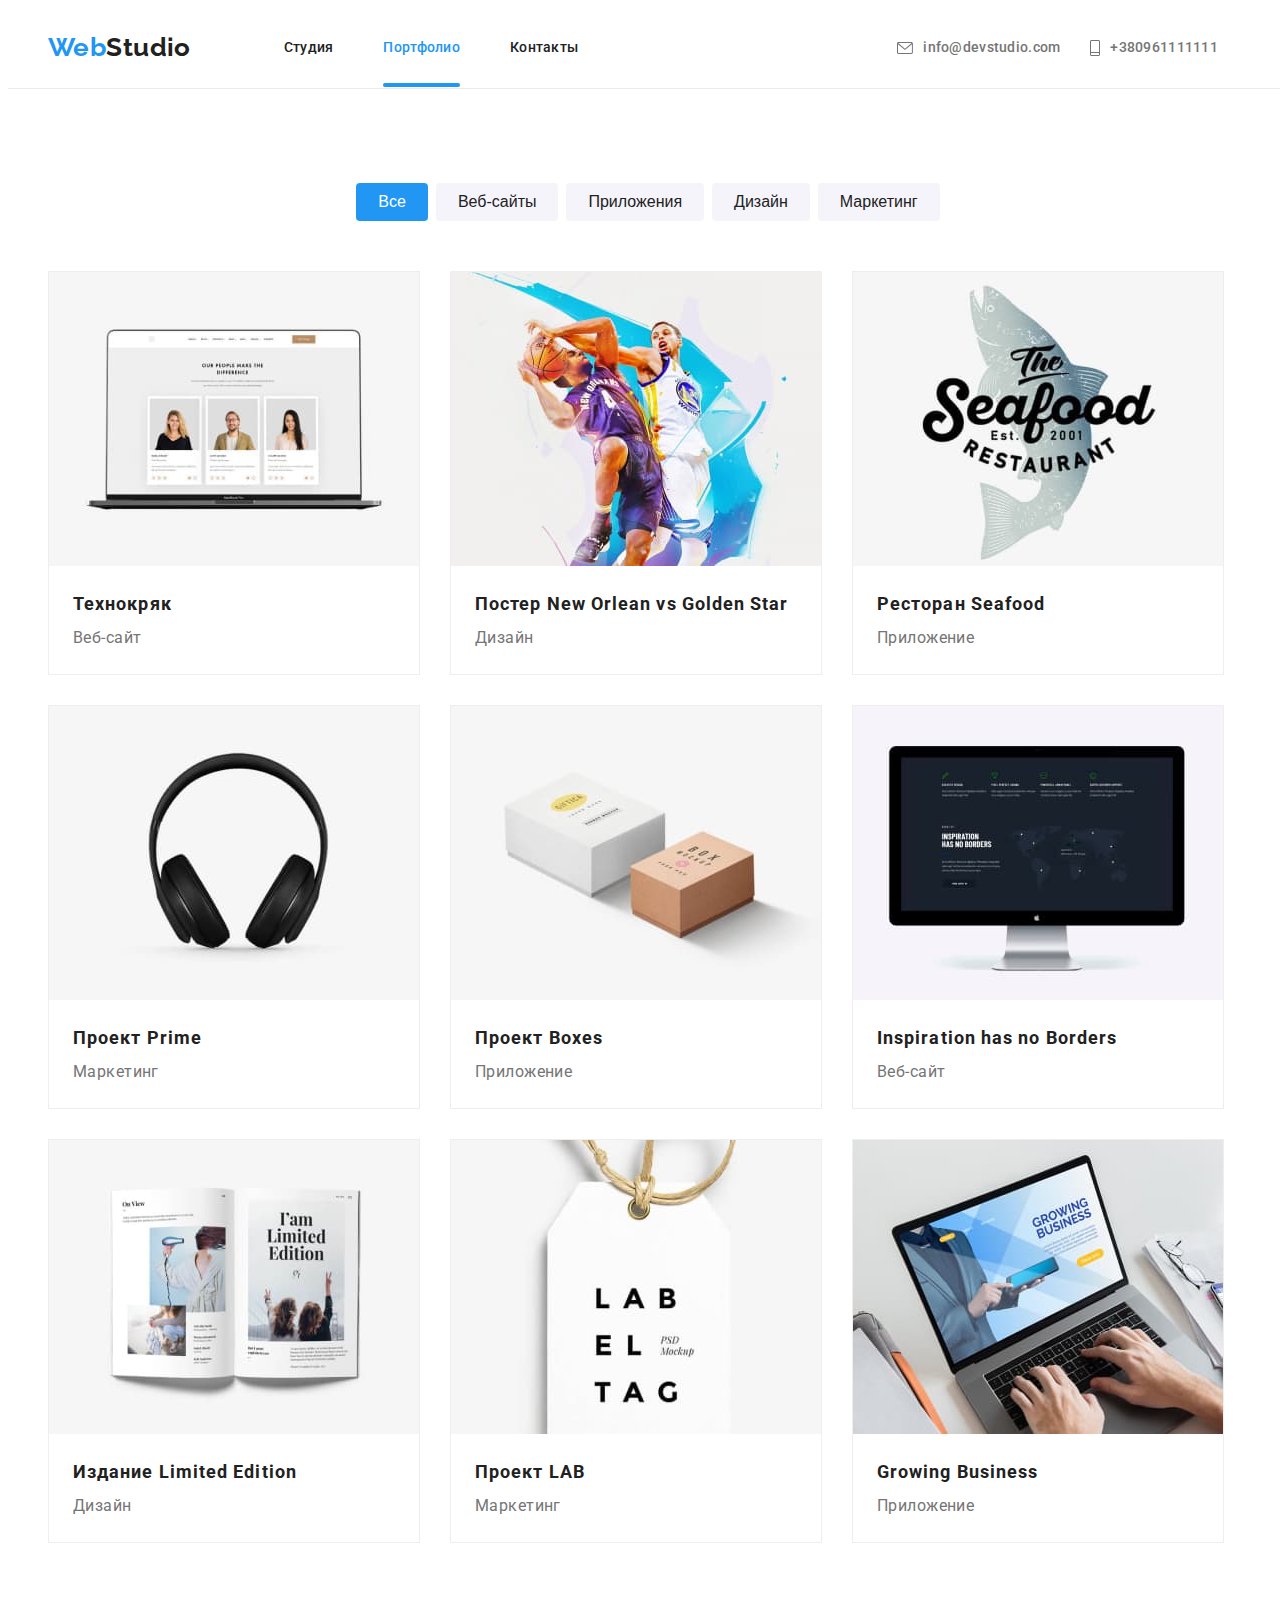
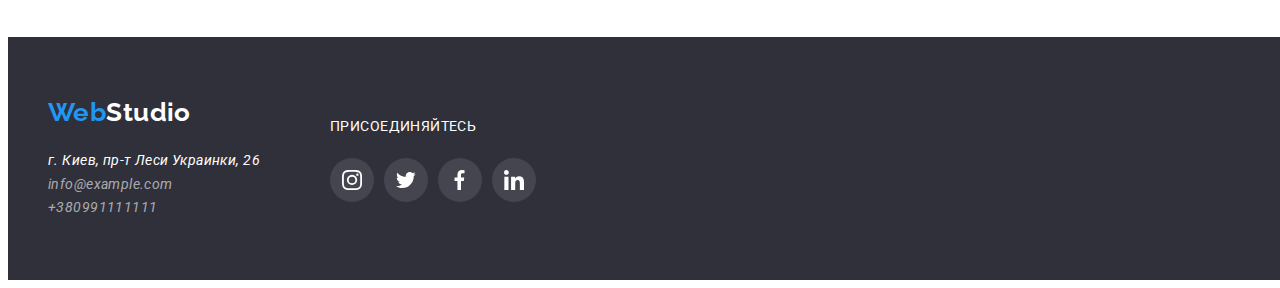
==== portfolio.html @ 4de7e723 "Initial commit" ====
<!DOCTYPE html>
<html lang="ru">
  <head>
    <meta charset="UTF-8" />
    <meta http-equiv="X-UA-Compatible" content="IE=edge" />
    <meta name="viewport" content="width=device-width, initial-scale=1.0" />
    <title>Студия</title>
    <link rel="preconnect" href="https://fonts.googleapis.com" />
    <link rel="preconnect" href="https://fonts.gstatic.com" crossorigin />
    <link
      href="https://fonts.googleapis.com/css2?family=Raleway:wght@700&family=Roboto:wght@400;500;700;900&display=swap"
      rel="stylesheet"
    />
    <link
      rel="stylesheet"
      href="https://cdnjs.cloudflare.com/ajax/libs/modern-normalize/1.1.0/modern-normalize.min.css"
      integrity="sha512-wpPYUAdjBVSE4KJnH1VR1HeZfpl1ub8YT/NKx4PuQ5NmX2tKuGu6U/JRp5y+Y8XG2tV+wKQpNHVUX03MfMFn9Q=="
      crossorigin="anonymous"
      referrerpolicy="no-referrer"
    />
    <link rel="stylesheet" href="./css/styles.css" />
  </head>
  <body>
    <!-- Шапка страницы  -->
    <header class="header">
      <div class="conteiner header">
        <nav class="navigation">
          <a class="logo-web" href="./index.html">Web<span class="logo-studio">Studio</span></a>
          <ul class="site-nav">
            <li class="item"><a href="./index.html" class="link">Студия</a></li>
            <li class="item"><a href="./portfolio.html" class="link current">Портфолио</a></li>
            <li class="item"><a href="" class="link">Контакты</a></li>
          </ul>
        </nav>
        <ul class="auth-nav">
          <li class="auth-item">
            <a class="contact-mail" href="mailto:info@devstudio.com">
              <svg class="icon-contact" width="16" height="12">
                <use href="./images/contacts/sprite-header-contact.svg#mail"></use>
              </svg>
              info@devstudio.com
            </a>
          </li>
          <li class="auth-item">
            <a class="contact-pnone" href="tel:+380961111111">
              <svg class="icon-contact" width="10" height="16">
                <use href="./images/contacts/sprite-header-contact.svg#phone"></use>
              </svg>
              +380961111111</a
            >
          </li>
        </ul>
      </div>
    </header>
    <!-- Мейн -->
    <main>
      <section class="page-section">
        <div class="conteiner">
          <!-- Навигация карточек -->
          <h1 class="visibility-hidden">Портфолио</h1>
          <ul class="page-nav">
            <li class="page-item"><button class="btn current" type="button">Все</button></li>
            <li class="page-item"><button class="btn" type="button">Веб-сайты</button></li>
            <li class="page-item"><button class="btn" type="button">Приложения</button></li>
            <li class="page-item"><button class="btn" type="button">Дизайн</button></li>
            <li class="page-item"><button class="btn" type="button">Маркетинг</button></li>
          </ul>
          <!-- Карточки работ -->
          <ul class="portfolio-list">
            <li class="portfolio-item">
              <div class="product-thumb">
                <img src="./images/portfolio/laptop.jpg" alt="Ноутбук" width="370" height="294" />
                <div class="portfolio-overlay">
                  <p>
                    Ресурс предлагает комплексные предложения с разным уровнем функционала и
                    сервисов. Все это позволит посетителю получить исчерпывающие сведения о компании
                    или частном лице.
                  </p>
                </div>
              </div>
              <div class="portfolio-card">
                <h2 class="portfolio-title">Технокряк</h2>
                <p class="portfolio-text">Веб-сайт</p>
              </div>
            </li>

            <li class="portfolio-item">
              <div class="product-thumb">
                <img
                  src="./images/portfolio/bascketball.jpg"
                  alt="Баскетболисты"
                  width="370"
                  height="294"
                />
                <div class="portfolio-overlay">
                  <p>
                    Ресурс предлагает комплексные предложения с разным уровнем функционала и
                    сервисов. Все это позволит посетителю получить исчерпывающие сведения о компании
                    или частном лице.
                  </p>
                </div>
              </div>
              <div class="portfolio-card">
                <h2 class="portfolio-title">Постер New Orlean vs Golden Star</h2>
                <p class="portfolio-text">Дизайн</p>
              </div>
            </li>
            <li class="portfolio-item">
              <div class="product-thumb">
                <img
                  src="./images/portfolio/seafood.jpg"
                  alt="Логотип Seafoof"
                  width="370"
                  height="294"
                />
                <div class="portfolio-overlay">
                  <p>
                    Ресурс предлагает комплексные предложения с разным уровнем функционала и
                    сервисов. Все это позволит посетителю получить исчерпывающие сведения о компании
                    или частном лице.
                  </p>
                </div>
              </div>
              <div class="portfolio-card">
                <h2 class="portfolio-title">Ресторан Seafood</h2>
                <p class="portfolio-text">Приложение</p>
              </div>
            </li>
            <li class="portfolio-item">
              <div class="product-thumb">
                <img
                  src="./images/portfolio/headphones.jpg"
                  alt="Наушники"
                  width="370"
                  height="294"
                />
                <div class="portfolio-overlay">
                  <p>
                    Ресурс предлагает комплексные предложения с разным уровнем функционала и
                    сервисов. Все это позволит посетителю получить исчерпывающие сведения о компании
                    или частном лице.
                  </p>
                </div>
              </div>
              <div class="portfolio-card">
                <h2 class="portfolio-title">Проект Prime</h2>
                <p class="portfolio-text">Маркетинг</p>
              </div>
            </li>
            <li class="portfolio-item">
              <div class="product-thumb">
                <img src="./images/portfolio/boxes.jpg" alt="Коробки" width="370" height="294" />
                <div class="portfolio-overlay">
                  <p>
                    Ресурс предлагает комплексные предложения с разным уровнем функционала и
                    сервисов. Все это позволит посетителю получить исчерпывающие сведения о компании
                    или частном лице.
                  </p>
                </div>
              </div>
              <div class="portfolio-card">
                <h2 class="portfolio-title">Проект Boxes</h2>
                <p class="portfolio-text">Приложение</p>
              </div>
            </li>
            <li class="portfolio-item">
              <div class="product-thumb">
                <img src="./images/portfolio/monitor.jpg" alt="Монитор" width="370" height="294" />
                <div class="portfolio-overlay">
                  <p>
                    Ресурс предлагает комплексные предложения с разным уровнем функционала и
                    сервисов. Все это позволит посетителю получить исчерпывающие сведения о компании
                    или частном лице.
                  </p>
                </div>
              </div>
              <div class="portfolio-card">
                <h2 class="portfolio-title">Inspiration has no Borders</h2>
                <p class="portfolio-text">Веб-сайт</p>
              </div>
            </li>
            <li class="portfolio-item">
              <div class="product-thumb">
                <img src="./images/portfolio/book.jpg" alt="Книга" width="370" height="294" />
                <div class="portfolio-overlay">
                  <p>
                    Ресурс предлагает комплексные предложения с разным уровнем функционала и
                    сервисов. Все это позволит посетителю получить исчерпывающие сведения о компании
                    или частном лице.
                  </p>
                </div>
              </div>
              <div class="portfolio-card">
                <h2 class="portfolio-title">Издание Limited Edition</h2>
                <p class="portfolio-text">Дизайн</p>
              </div>
            </li>
            <li class="portfolio-item">
              <div class="product-thumb">
                <img src="./images/portfolio/label.jpg" alt="Бирка" width="370" height="294" />
                <div class="portfolio-overlay">
                  <p>
                    Ресурс предлагает комплексные предложения с разным уровнем функционала и
                    сервисов. Все это позволит посетителю получить исчерпывающие сведения о компании
                    или частном лице.
                  </p>
                </div>
              </div>
              <div class="portfolio-card">
                <h2 class="portfolio-title">Проект LAB</h2>
                <p class="portfolio-text">Маркетинг</p>
              </div>
            </li>
            <li class="portfolio-item">
              <div class="product-thumb">
                <img
                  src="./images/portfolio/hend-on-laptop.jpg"
                  alt="Ноутбук"
                  width="370"
                  height="294"
                />
                <div class="portfolio-overlay">
                  <p>
                    Ресурс предлагает комплексные предложения с разным уровнем функционала и
                    сервисов. Все это позволит посетителю получить исчерпывающие сведения о компании
                    или частном лице.
                  </p>
                </div>
              </div>
              <div class="portfolio-card">
                <h2 class="portfolio-title">Growing Business</h2>
                <p class="portfolio-text">Приложение</p>
              </div>
            </li>
          </ul>
        </div>
      </section>
    </main>
    <!-- Футер -->
    <footer class="footer">
      <div class="conteiner">
        <div class="address-item">
          <a href="./index.html" class="logo-web">Web<span class="logo-studio">Studio</span></a>
          <address class="footer-addres">
            <ul>
              <li>
                <p class="address">г. Киев, пр-т Леси Украинки, 26</p>
              </li>
              <li class="contacts-item">
                <a href="mailto:info@example.com" class="contacts">info@example.com</a>
              </li>
              <li class="contacts-item">
                <a href="tel:+38099111111" class="contacts">+380991111111</a>
              </li>
            </ul>
          </address>
        </div>
        <div class="social">
          <p class="join">присоединяйтесь</p>
          <ul class="icon-box">
            <li class="icon-item">
              <a class="icon-link" href="">
                <svg class="icon" width="20" height="20">
                  <use href="./images/social-links/sprite-social.svg#instagram"></use>
                </svg>
              </a>
            </li>
            <li class="icon-item">
              <a class="icon-link" href="">
                <svg class="icon" width="20" height="20">
                  <use href="./images/social-links/sprite-social.svg#twitter"></use>
                </svg>
              </a>
            </li>
            <li class="icon-item">
              <a class="icon-link" href="">
                <svg class="icon" width="20" height="20">
                  <use href="./images/social-links/sprite-social.svg#facebook"></use>
                </svg>
              </a>
            </li>
            <li class="icon-item">
              <a class="icon-link" href="">
                <svg class="icon" width="20" height="20">
                  <use href="./images/social-links/sprite-social.svg#linkedin"></use>
                </svg>
              </a>
            </li>
          </ul>
        </div>
      </div>
    </footer>
  </body>
</html>
---- css/styles.css ----
/* ROOT */
:root {
  --primery-text-color: rgba(117, 117, 117, 1);
  --bgc-hero-footer: rgba(47, 48, 58, 1);
  --title-text-color: rgba(33, 33, 33, 1);
  --accent-color: rgba(33, 150, 243, 1);
  --footer-contact-color: rgba(255, 255, 255, 0.6);
  --hero-color: rgba(255, 255, 255, 1);
  --batton-portfolio: rgba(245, 244, 250, 1);
  --page-color: #ffffff;
  --cubic-bezier: cubic-bezier(0.4, 0, 0.2, 1);
}

/* НОРМАЛИЗАЦИЯ */
h1,
h2,
h3,
h4,
h5,
h6,
p {
  margin: 0;
}
a {
  text-decoration: none;
  color: inherit;
}

ul,
ul li {
  padding: 0;
  margin: 0;
  list-style: none;
}
img {
  display: block;
}
/* Наследование от body */
body {
  height: 100%;
  width: 100%;
  background-color: var(--page-color);
  color: var(--primery-text-color);
  font-family: Roboto, sans-serif;
  font-size: 14px;
  font-weight: 400;
  letter-spacing: 0.03em;
  line-height: 1.7;
}

/* Контейнер для контента */
.conteiner {
  width: 1200px;
  margin: 0 auto;
  padding-left: 15px;
  padding-right: 15px;
  align-items: center;
}

/* Header */
.header {
  display: flex;
  height: 80px;
  border-bottom: 1px solid #ececec;
}
.navigation {
  display: flex;
}
.logo-web {
  display: inline-block;
  margin-right: 93px;
  padding-top: 24px;
  padding-bottom: 25px;
  color: var(--accent-color);
  font-family: Raleway, sans-serif;
  font-weight: 700;
  font-size: 26px;
  line-height: 1.2;
}
.logo-studio {
  color: var(--title-text-color);
}
/* Header-Site nav  */
.site-nav {
  display: flex;
  align-items: center;
  font-weight: 500;
  line-height: 1.14;
  letter-spacing: 0.02em;
}
.site-nav .link {
  padding-top: 32px;
  padding-bottom: 32px;
  color: var(--title-text-color);
  letter-spacing: 0.02em;

  transition: color 250ms var(--cubic-bezier);
}
.item {
  display: inline-block;
  margin-right: 50px;
}
.item:last-child {
  margin-right: 0;
}
.site-nav .link:hover,
.site-nav .link:focus {
  color: var(--accent-color);
}
.site-nav .link.current {
  position: relative;
  color: var(--accent-color);
}

.item .current::after {
  content: '';
  display: block;
  position: absolute;
  bottom: 0;
  transform: translateY(0);
  border-radius: 2px;

  height: 4px;
  width: 100%;
  background-color: var(--accent-color);
}

.auth-nav {
  display: flex;
  margin-left: auto;
  align-items: center;
  font-weight: 500;
  line-height: 1.14;
  letter-spacing: 0.02em;
}
.auth-nav .auth-item {
  display: block;
  padding-top: 32px;
  padding-bottom: 32px;
  color: var(--primery-text-color);
  letter-spacing: 0.02em;
  margin-right: 30px;

  transition: color 250ms var(--cubic-bezier);
}
.contact-mail,
.contact-pnone {
  color: inherit;
}
.contact-mail,
.contact-pnone {
  display: flex;
  align-items: center;
}
.icon-contact {
  fill: currentColor;
  margin-right: 10px;
}
.auth-item:hover,
.auth-item:focus {
  color: var(--accent-color);
}

.border-header {
  border: 1px solid #ececec;
}
/* --------------------------------------------------  */

/* main  */
h2,
h3,
h4 {
  color: var(--title-text-color);
}
/* hero  */
.hero {
  padding: 200px 0;
  background-color: var(--bgc-hero-footer);
}
.overlay {
  height: 600px;
  max-width: 1600px;
  margin: 0 auto;
  background-image: linear-gradient(to right, rgba(47, 48, 58, 0.4), rgba(47, 48, 58, 0.4)),
    url(../images/baground/baground-hiro.jpg);
  background-color: gray;
}
.hero-title {
  width: 696px;
  margin-left: auto;
  margin-right: auto;
  margin-bottom: 30px;
  color: var(--hero-color);
  font-weight: 900;
  font-size: 44px;
  line-height: 1.36;
  text-align: center;
  letter-spacing: 0.06em;
  text-transform: uppercase;
}
.button {
  display: flex;
  align-items: center;
  text-align: center;
  padding: 10px 32px;
  margin: 0 auto;
  color: var(--hero-color);
  background-color: var(--accent-color);
  font-size: 16px;
  font-weight: 700;
  line-height: 1.87;
  cursor: pointer;
  border: none;
  border-radius: 4px;

  transition: background-color 250ms var(--cubic-bezier), box-shadow 250ms var(--cubic-bezier);
}
.button:hover,
.button:focus {
  background-color: #188ce8;
  box-shadow: 0px 4px 4px rgba(0, 0, 0, 0.15);
}

.backdrop {
  position: fixed;
  top: 0;
  left: 0;
  width: 100%;
  height: 100%;
  background-color: rgba(0, 0, 0, 0.2);
  opacity: 1;
  transition: opacity 250ms var(--cubic-bezier);
}
.backdrop.is-hidden {
  opacity: 0;
  pointer-events: none;
}
.modal {
  display: block;
  min-width: 528px;
  min-height: 531px;
  border-radius: 4px;
  background-color: #fff;

  position: absolute;
  top: 50%;
  left: 50%;
  transform: translate(-50%, -50%) scale(0.9);
  transition: transform 250ms var(--cubic-bezier);
}
.backdrop.is-hidden.modal {
  transform: translate(-50%, -50%) scale(1);
}
.modal-btn {
  display: block;
  position: absolute;
  top: 8px;
  right: 8px;

  height: 30px;
  width: 30px;

  border-radius: 50%;
  border: 1px solid rgba(0, 0, 0, 0.1);
  background-color: #fff;
}

/* Преимущества  */
.visibility-hidden {
  position: absolute;
  white-space: nowrap;
  width: 1px;
  height: 1px;
  overflow: hidden;
  border: 0;
  padding: 0;
  clip: rect(0 0 0 0);
  clip-path: inset(50%);
  margin: -1px;
}

.features {
  padding-top: 94px;
}

.features .list {
  display: flex;
}
.features .list-item {
  width: 270px;
  margin-right: 30px;
}
.features .list-item:last-child {
  margin-right: 0;
}
.features .icon-box {
  display: flex;
  height: 120px;
  background: #f5f4fa;
  border-radius: 4px;
  margin-bottom: 30px;
  justify-content: center;
  align-items: center;
}
.team {
  background-color: #f5f4fa;
  padding-top: 94px;
  padding-bottom: 94px;
}

.features-title,
.work-title,
.team-title {
  color: var(--title-text-color);
  font-size: 14px;
  font-weight: 700;
}
.features-title {
  line-height: 1.14;
  text-transform: uppercase;
  margin-bottom: 10px;
}
/* WORK  */
.work {
  padding-bottom: 94px;
  padding-top: 94px;
}
.work-title,
.team-title {
  font-size: 36px;
  line-height: 1.17;
  text-align: center;
}
.work-title {
  margin-bottom: 50px;
}
.work-list {
  display: flex;
  justify-content: center;
  align-items: center;
}
.work-item {
  position: relative;
  margin-right: 30px;
}
.work-label {
  display: flex;
  align-items: center;
  justify-content: center;
  position: absolute;
  bottom: 0;
  height: 70px;
  width: 100%;

  font-weight: 700;
  line-height: 1.28;
  text-transform: uppercase;
  color: var(--hero-color);

  background-color: rgba(47, 48, 58, 0.8);
}
.work-item:last-child {
  margin-right: 0;
}
/* Наша команда  */
.team-title {
  margin-bottom: 50px;
}
.team-list {
  display: flex;
  justify-content: flex-start;
}
.team-item {
  background-color: #fff;
}
.team-item:not(:last-child) {
  margin-right: 30px;
}
.text-card {
  padding-top: 30px;
  padding-bottom: 30px;
  text-align: center;
  box-shadow: 0px 1px 3px rgba(0, 0, 0, 0.12), 0px 1px 1px rgba(0, 0, 0, 0.14),
    0px 2px 1px rgba(0, 0, 0, 0.2);
  border-radius: 0px 0px 4px 4px;
}
.team-name {
  font-weight: 500;
}
.team-name,
.team-position {
  font-size: 16px;
  line-height: 1.19;
}
.team-position {
  margin-bottom: 16px;
}

.icon-box {
  display: flex;
  justify-content: center;
  align-items: center;
}
.icon-item {
  display: flex;
  justify-content: center;
  align-items: center;
  margin-right: 10px;
  border-radius: 50%;
  background-color: #fff;
  color: rgba(175, 177, 184, 1);

  transition: color 250ms var(--cubic-bezier), background-color 250ms var(--cubic-bezier);
}
.icon-item:last-child {
  margin-right: 0;
}
.icon-link {
  display: flex;
  width: 44px;
  height: 44px;
  justify-content: center;
  align-items: center;
  color: inherit;
}
.icon {
  fill: currentColor;
}
.team .icon-item:hover,
.team .icon-item:focus {
  background-color: #2196f3;
  color: #ffffff;
}

/*  Постоянные клиенты  */
.clients {
  padding-top: 94px;
  padding-bottom: 94px;
}
.clients-title {
  font-weight: 700;
  font-size: 36px;
  line-height: 1.67;
  text-align: center;
  letter-spacing: 0.03em;
  margin-bottom: 50px;
}
.clients-box {
  display: flex;
  justify-content: center;
  align-items: center;
  margin: 0;
  padding: 0;
}
.clients-item {
  display: flex;
  justify-content: center;
  align-items: center;
  width: 170px;
  height: 92px;
  border: 1px solid rgba(175, 177, 184, 1);
  border-radius: 4px;
  margin-right: 30px;
  background-color: #fff;
  color: rgba(175, 177, 184, 1);

  transition: color 250ms var(--cubic-bezier), border-color 250ms var(--cubic-bezier);
}
.clients-item:last-child {
  margin-right: 0;
}
.clients-icon {
  fill: currentColor;
}
.clients-item:hover,
.clients-item:focus {
  color: #2196f3;
  border-color: #2196f3;
}

/* --------------------------------------------- */
/* footer  */
.footer {
  background: var(--bgc-hero-footer);
  padding-top: 60px;
  padding-bottom: 60px;
}
.footer .conteiner {
  display: flex;
}
.footer .logo-studio {
  color: var(--hero-color);
}
.footer .logo-web,
.footer .logo-studio {
  margin: 0;
  padding: 0;
}
.footer-addres {
  margin-top: 20px;
  margin-right: 70px;
}
.address {
  color: var(--hero-color);
}
.contacts {
  color: var(--footer-contact-color);
  font-weight: 400;
}
.contacts:hover,
.contacts:focus {
  color: var(--accent-color);
}
.join {
  color: var(--page-color);
  text-transform: uppercase;
  margin-bottom: 20px;
}
.footer .icon-item {
  display: flex;
  justify-content: center;
  align-items: center;
  border-radius: 50%;
  background-color: rgba(255, 255, 255, 0.1);
  color: #ffffff;

  transition: background-color 250ms var(--cubic-bezier);
}
.footer .icon-item:hover,
.footer .icon-item:focus {
  background-color: #2196f3;
}

/* main-pertfolio  */
.page-section {
  padding-top: 94px;
  padding-bottom: 94px;
}
.page-nav {
  display: flex;
  justify-content: center;
  padding-bottom: 50px;
}
.page-item {
  margin-right: 8px;
}
.page-item:last-child {
  margin-right: 0;
}

.portfolio-list {
  display: flex;
  flex-wrap: wrap;
}

.portfolio-item {
  max-width: 370px;
  margin-right: 30px;
  margin-bottom: 30px;
  background-color: #fff;
  border: 1px solid #eeeeee;
  transition: box-shadow 250ms var(--cubic-bezier);
}
.product-thumb {
  position: relative;
  overflow: hidden;
}
.portfolio-overlay {
  display: block;
  padding: 63px 24px;
  position: absolute;
  top: 0;
  left: 0;
  width: 100%;
  height: 100%;
  color: #fff;
  background-color: rgba(33, 150, 243, 0.9);

  font-size: 18px;
  line-height: 1.56;

  transform: translateY(100%);
  transition: transform 250ms cubic-bezier(0.4, 0, 0.2, 1),
  opacity 250ms var(--cubic-bezier);
  opacity: 0;
}

.portfolio-item:nth-child(3n) {
  margin-right: 0;
}
.portfolio-item:nth-last-child(-n + 3) {
  margin-bottom: 0;
}
.portfolio-item:hover,
.portfolio-item:focus {
  box-shadow: 0px 1px 1px rgba(0, 0, 0, 0.12), 0px 4px 4px rgba(0, 0, 0, 0.06),
    1px 4px 6px rgba(0, 0, 0, 0.16);
}

.portfolio-item:hover .portfolio-overlay,
.portfolio-item:focus .portfolio-overlay {
  transform: translateY(0%);
  opacity: 1;
}

.btn {
  padding: 6px 22px;

  font-size: 16px;
  font-weight: 500;
  line-height: 1.625;
  background-color: var(--batton-portfolio);
  color: var(--title-text-color);
  cursor: pointer;
  border: unset;
  border-radius: 4px;
}
.btn:hover,
.btn:focus {
  background-color: var(--accent-color);
  color: var(--page-color);
}

.btn.current {
  color: var(--page-color);
  background-color: var(--accent-color);
}

.portfolio-title {
  font-weight: 700;
  font-size: 18px;
  line-height: 2;
  letter-spacing: 0.06em;
}
.portfolio-text {
  font-size: 16px;
  line-height: 2;
}
.portfolio-card {
  padding: 20px 24px;
}
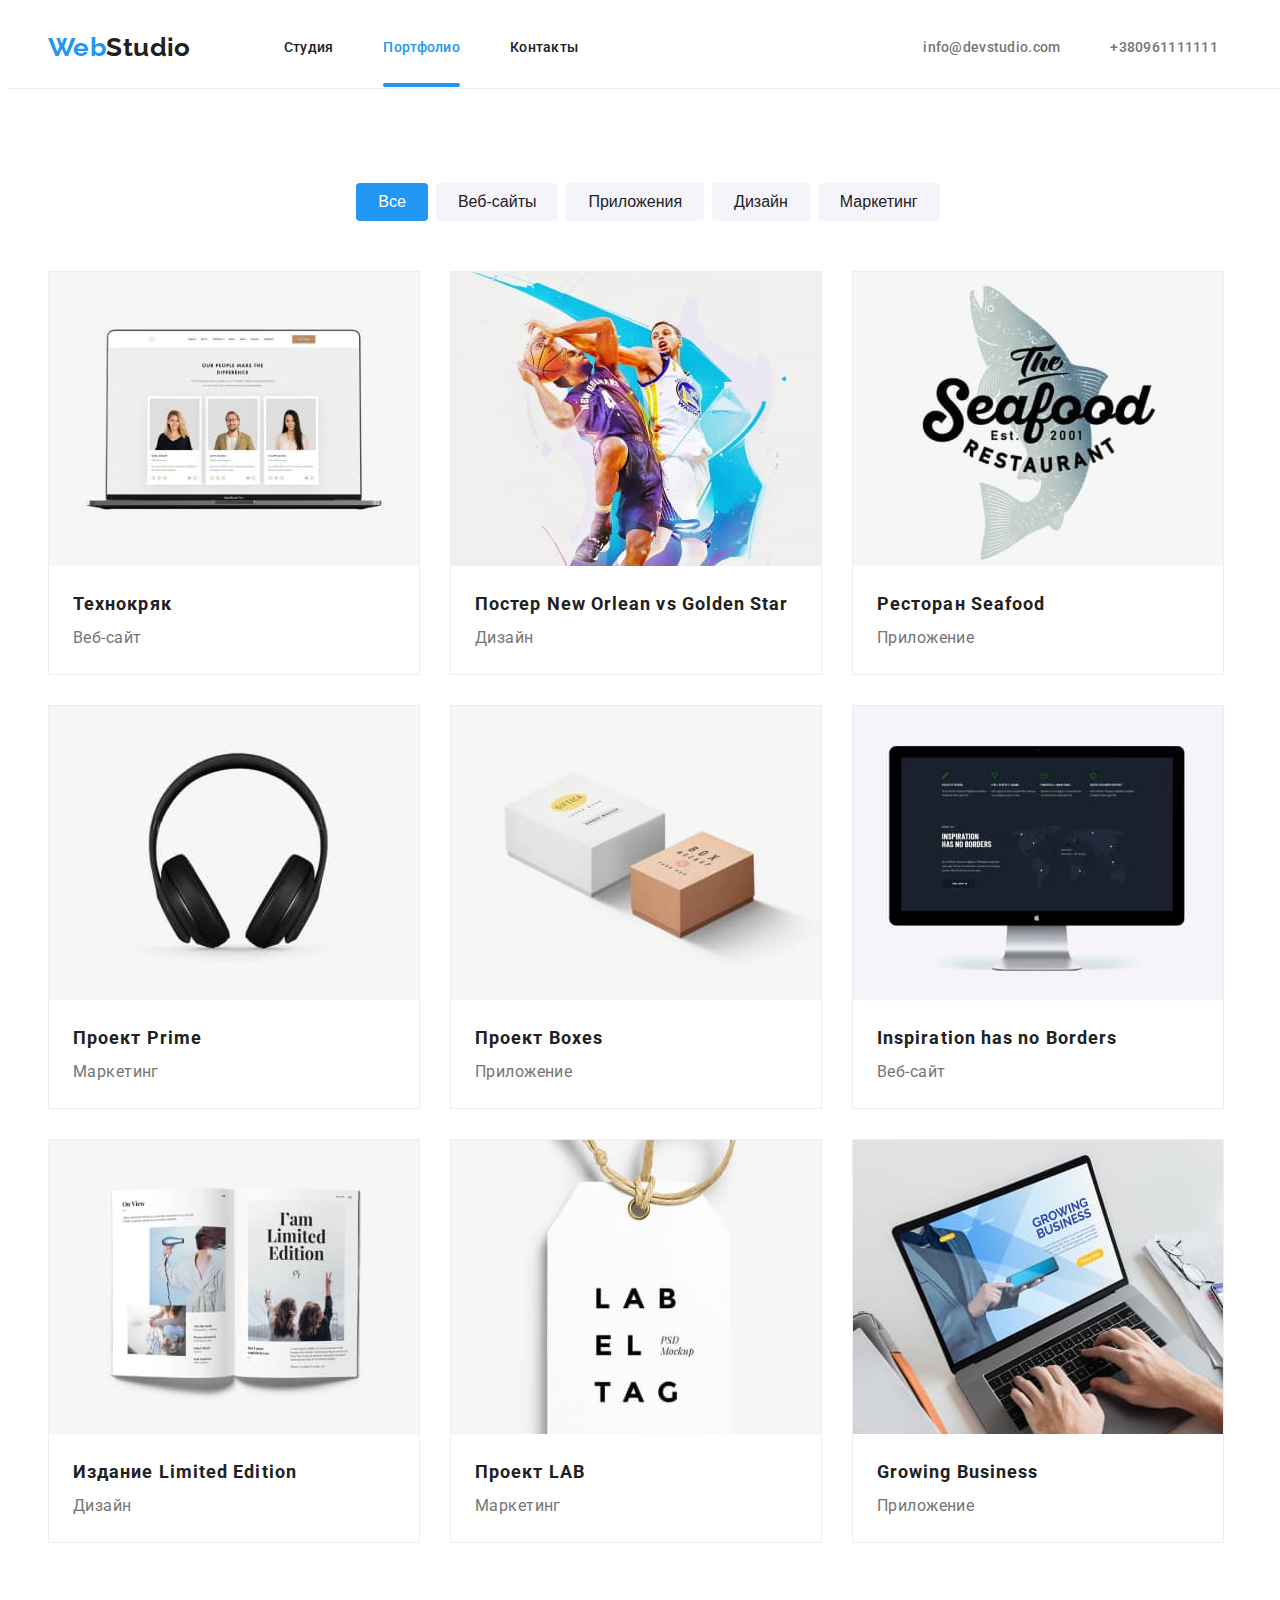
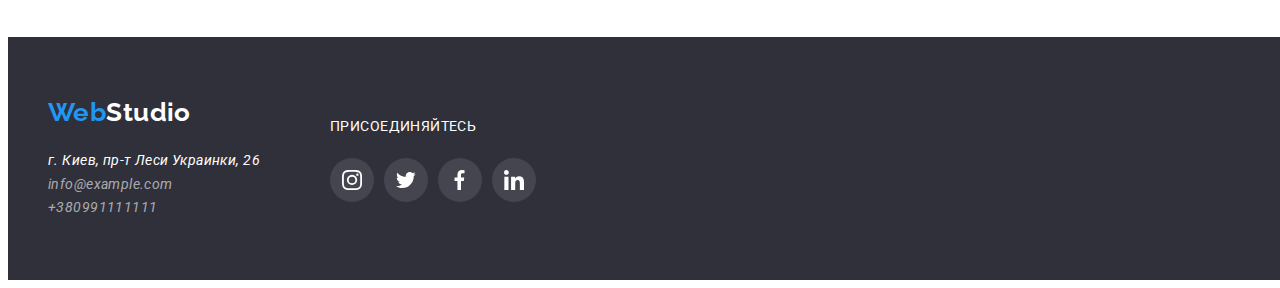
==== commit 2cc5a789: "started hw 6" ====
--- a/portfolio.html
+++ b/portfolio.html
@@ -261,28 +261,28 @@
             <li class="icon-item">
               <a class="icon-link" href="">
                 <svg class="icon" width="20" height="20">
-                  <use href="./images/social-links/sprite-social.svg#instagram"></use>
-                </svg>
-              </a>
-            </li>
-            <li class="icon-item">
-              <a class="icon-link" href="">
-                <svg class="icon" width="20" height="20">
-                  <use href="./images/social-links/sprite-social.svg#twitter"></use>
-                </svg>
-              </a>
-            </li>
-            <li class="icon-item">
-              <a class="icon-link" href="">
-                <svg class="icon" width="20" height="20">
-                  <use href="./images/social-links/sprite-social.svg#facebook"></use>
-                </svg>
-              </a>
-            </li>
-            <li class="icon-item">
-              <a class="icon-link" href="">
-                <svg class="icon" width="20" height="20">
-                  <use href="./images/social-links/sprite-social.svg#linkedin"></use>
+                  <use href="./images/baground/sprite-icons.svg#instagram"></use>
+                </svg>
+              </a>
+            </li>
+            <li class="icon-item">
+              <a class="icon-link" href="">
+                <svg class="icon" width="20" height="20">
+                  <use href="./images/baground/sprite-icons.svg#twitter"></use>
+                </svg>
+              </a>
+            </li>
+            <li class="icon-item">
+              <a class="icon-link" href="">
+                <svg class="icon" width="20" height="20">
+                  <use href="./images/baground/sprite-icons.svg#facebook"></use>
+                </svg>
+              </a>
+            </li>
+            <li class="icon-item">
+              <a class="icon-link" href="">
+                <svg class="icon" width="20" height="20">
+                  <use href="./images/baground/sprite-icons.svg#linkedin"></use>
                 </svg>
               </a>
             </li>
--- a/css/styles.css
+++ b/css/styles.css
@@ -248,6 +248,67 @@
   transform: translate(-50%, -50%) scale(0.9);
   transition: transform 250ms var(--cubic-bezier);
 }
+.modal-title {
+  padding-top: 40px;
+  margin-bottom: 30px;
+
+  font-weight: 700;
+  font-size: 20px;
+  line-height: 1.15;
+  text-align: center;
+  letter-spacing: 0.03em;
+
+  color: #212121;
+}
+.modal-form {
+  display: block;
+  margin-left: 40px;
+  margin-right: 40px;
+}
+.form-field {
+  display: block;
+  position: relative;
+  cursor: pointer;
+  margin-bottom: 28px;
+}
+.form-input {
+  width: 100%;
+  margin: 0;
+  padding: 12px 42px;
+  border: 1px solid rgba(33, 33, 33, 0.2);
+  border-radius: 4px;
+}
+.form-label {
+  position: absolute;
+  top: 0;
+  left: 0;
+  transform: translateY(-20px);
+}
+.form-icon {
+  display: block;
+  position: absolute;
+  top: 50%;
+  left: 12px;
+
+  transform: translateY(-50%);
+}
+.form-field:focus-within > .form-icon {
+  color: #188ce8;
+}
+
+.form-comments {
+  width: 100%;
+  padding: 12px 16px;
+
+  font-size: 12px;
+  line-height: 1.15;
+  letter-spacing: 0.01em;
+
+  color: rgba(117, 117, 117, 0.5);
+  border: 1px solid rgba(33, 33, 33, 0.2);
+  border-radius: 4px;
+}
+
 .backdrop.is-hidden.modal {
   transform: translate(-50%, -50%) scale(1);
 }
@@ -580,8 +641,7 @@
   line-height: 1.56;
 
   transform: translateY(100%);
-  transition: transform 250ms cubic-bezier(0.4, 0, 0.2, 1),
-  opacity 250ms var(--cubic-bezier);
+  transition: transform 250ms cubic-bezier(0.4, 0, 0.2, 1), opacity 250ms var(--cubic-bezier);
   opacity: 0;
 }
 
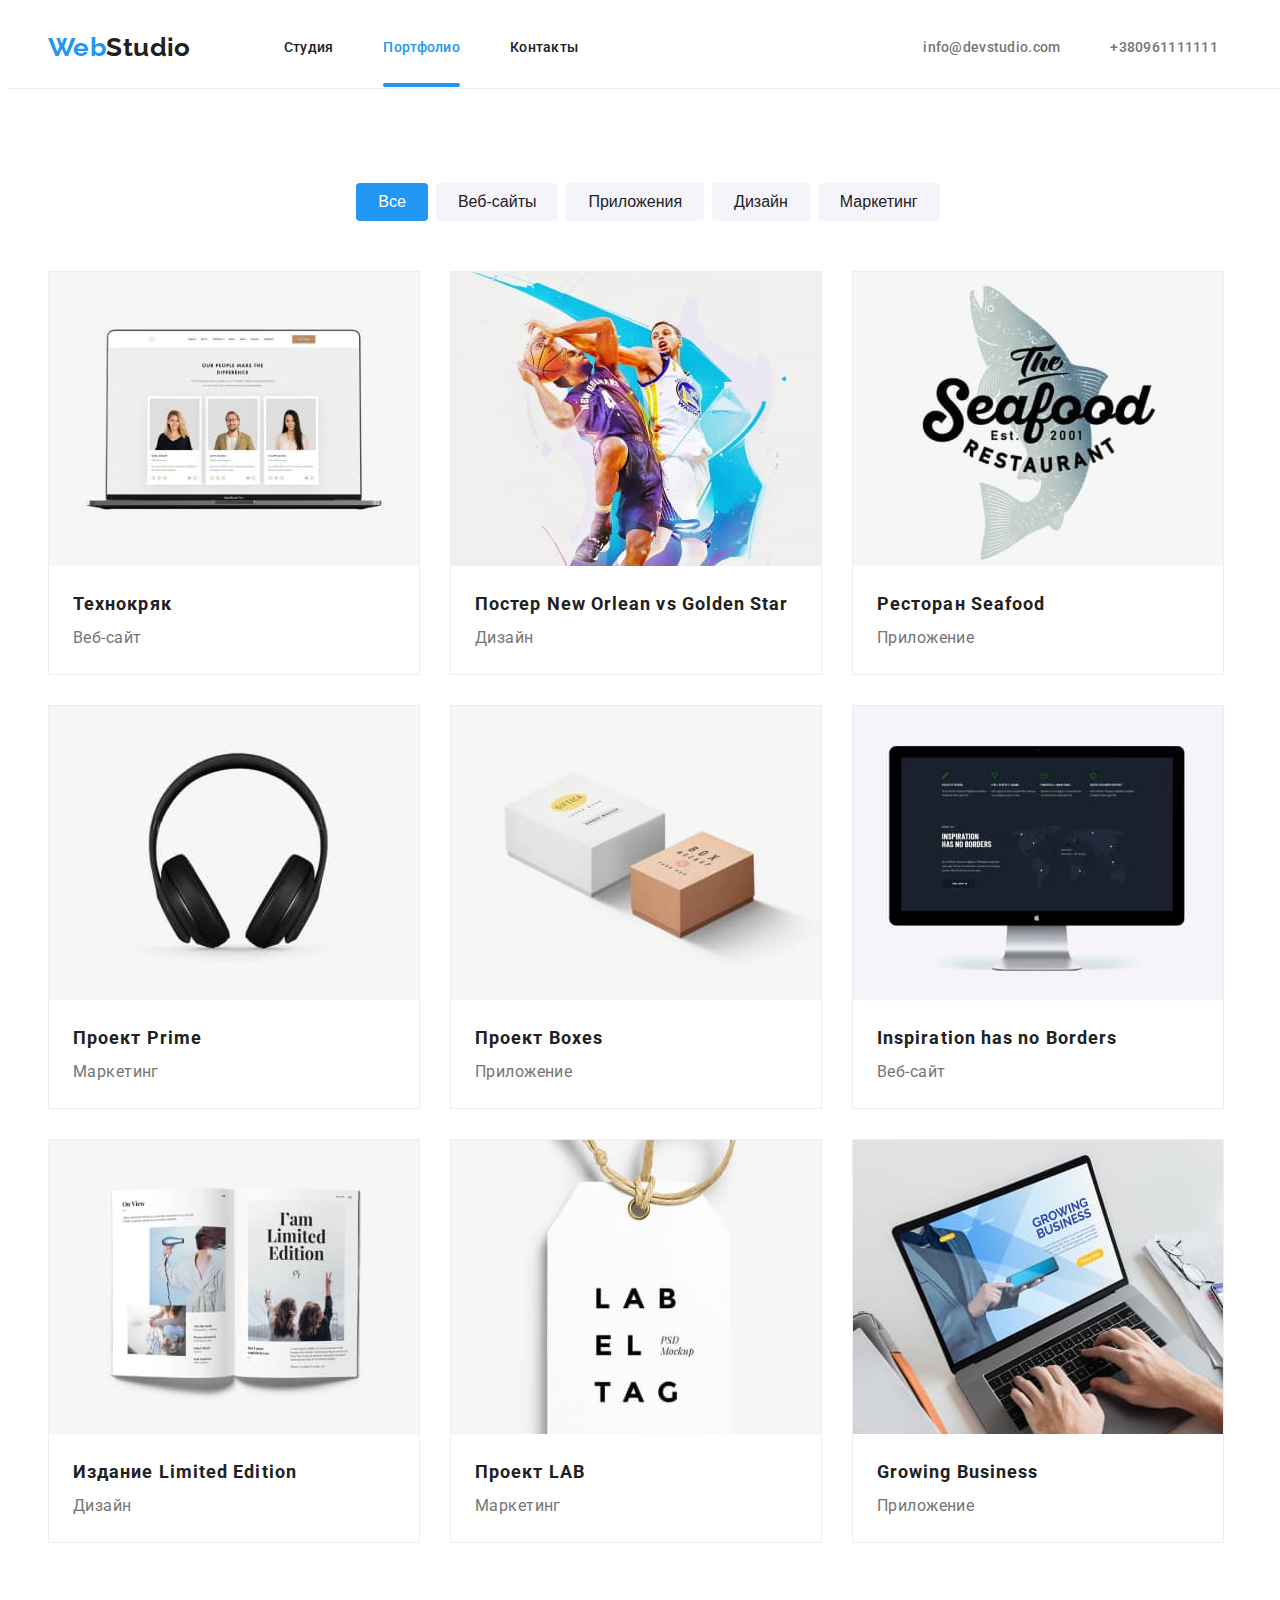
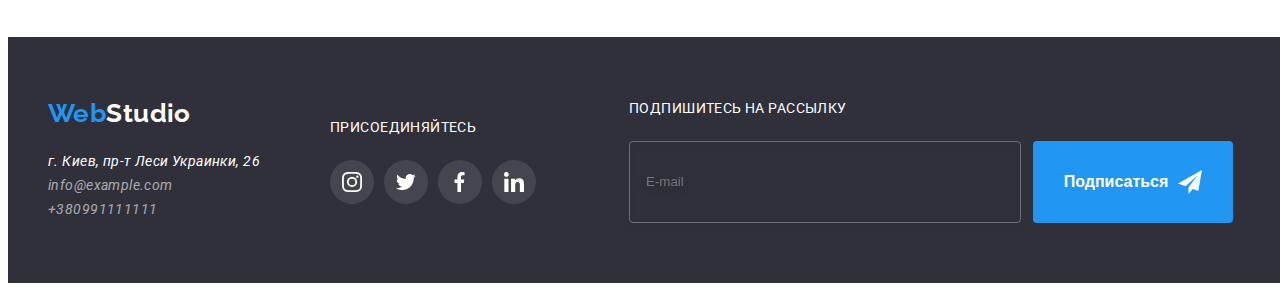
==== commit eb60f9dd: "add footer" ====
--- a/portfolio.html
+++ b/portfolio.html
@@ -288,6 +288,19 @@
             </li>
           </ul>
         </div>
+        <div class="footer-subscription">
+          <p class="subscription-title">Подпишитесь на рассылку</p>
+          <form class="form-subscription">
+            <label >
+              <input class="subscription-mail" type="mail" name=" " placeholder="E-mail">
+            </label>
+            <button class="button">Подписаться
+              <svg class="subscription-latter" width="24" height="24">
+                <use href="./images/baground/sprite-icons.svg#letter"></use>
+              </svg>
+            </button>
+          </form>
+        </div>
       </div>
     </footer>
   </body>
--- a/css/styles.css
+++ b/css/styles.css
@@ -199,10 +199,10 @@
   text-transform: uppercase;
 }
 .button {
-  display: flex;
-  align-items: center;
+  display: block;
   text-align: center;
-  padding: 10px 32px;
+  min-width: 200px;
+  padding: 10px 16px;
   margin: 0 auto;
   color: var(--hero-color);
   background-color: var(--accent-color);
@@ -250,7 +250,7 @@
 }
 .modal-title {
   padding-top: 40px;
-  margin-bottom: 30px;
+  margin-bottom: 12px;
 
   font-weight: 700;
   font-size: 20px;
@@ -261,59 +261,129 @@
   color: #212121;
 }
 .modal-form {
-  display: block;
+  display:block;
   margin-left: 40px;
   margin-right: 40px;
 }
 .form-field {
   display: block;
+  cursor: pointer;
+  margin-bottom: 10px;
+}
+.form-label {
+  display: inline-block;
+  margin-bottom: 4px;
+  font-size: 12px;
+  line-height: 1.17;
+  letter-spacing: 0.01em;
+}
+.box-input{
+  display: block;
   position: relative;
-  cursor: pointer;
-  margin-bottom: 28px;
 }
 .form-input {
+  display: flex;
+  align-items: center;
+  height: 40px;
   width: 100%;
   margin: 0;
-  padding: 12px 42px;
+  padding:12px 16px;
+  padding-left: 42px;
+  line-height: 1.14;
+  letter-spacing: 0.01em;
+  color: #212121;
   border: 1px solid rgba(33, 33, 33, 0.2);
   border-radius: 4px;
-}
-.form-label {
+  outline: none;
+  transition: border-color 250ms var(--cubic-bezier);
+}
+.form-field:focus-within .form-input{
+  border: var(--accent-color);
+}
+.form-icon {
+  fill: currentColor;
   position: absolute;
+  top: 50%;
+  left: 13px;
+  color: #212121;
+  transform: translateY(-50%);
+  transition: color 250ms var(--cubic-bezier);
+}
+.form-field:focus-within .form-icon{
+  color: var(--accent-color);
+}
+.form-comments {
+  display: flex;
+  width: 100%;
+  min-height: 120px;
+  padding: 12px 16px;
+  outline: none;
+  resize: none;
+  color: rgba(33, 33, 33, 1);
+  border: 1px solid rgba(33, 33, 33, 0.2);
+  border-radius: 4px;
+  transition: border-color 250ms var(--cubic-bezier);
+}
+.form-field.comments{
+  margin-bottom: 20px;
+}
+.form-checkbox{
+ display: flex;
+ align-items: center;
+ justify-content: center;
+ margin-bottom: 30px;
+}
+.checkbox-conteiner{
+  display: block;
+  position: relative;
+  width: 16px;
+  height: 15px;
+  margin-right: 8px;
+  cursor: pointer;
+}
+.checkbox{
+  position: absolute;
+  white-space: nowrap;
+  width: 1px;
+  height: 1px;
+  overflow: hidden;
+  border: 0;
+  padding: 0;
+  clip: rect(0 0 0 0);
+  clip-path: inset(50%);
+  margin: -1px;
+}
+.form-checkbox .form-icon{
+  display: block;
+  position:absolute;
+  left: 0;
+  
+  fill:currentColor;
+
+}
+.checkbox-unchecked{
+  display: block;
+  position:absolute;
   top: 0;
   left: 0;
-  transform: translateY(-20px);
-}
-.form-icon {
-  display: block;
-  position: absolute;
-  top: 50%;
-  left: 12px;
-
-  transform: translateY(-50%);
-}
-.form-field:focus-within > .form-icon {
-  color: #188ce8;
-}
-
-.form-comments {
-  width: 100%;
-  padding: 12px 16px;
-
-  font-size: 12px;
-  line-height: 1.15;
-  letter-spacing: 0.01em;
-
-  color: rgba(117, 117, 117, 0.5);
-  border: 1px solid rgba(33, 33, 33, 0.2);
-  border-radius: 4px;
-}
-
-.backdrop.is-hidden.modal {
-  transform: translate(-50%, -50%) scale(1);
-}
+  width: 16px;
+  height: 15px;
+  border: 2px solid #212121;
+  border-radius: 2px;
+}
+.accept-link{
+  display: inline-block;
+  text-decoration: underline;
+  color: var(--accent-color);
+}
+.modal-form .button{
+  margin-bottom: 40px;
+}
+
 .modal-btn {
-  display: block;
+  display: flex;
+  justify-content: center;
+  align-items: center;
   position: absolute;
   top: 8px;
   right: 8px;
@@ -324,6 +394,13 @@
   border-radius: 50%;
   border: 1px solid rgba(0, 0, 0, 0.1);
   background-color: #fff;
+}
+.modal-btn>.icon{
+  fill: currentColor;
+}
+.modal-btn:focus,
+.modal-btn:hover > .icon{
+  fill: var(--accent-color);
 }
 
 /* Преимущества  */
@@ -591,6 +668,39 @@
 .footer .icon-item:focus {
   background-color: #2196f3;
 }
+.social{
+  margin-right: 93px;
+}
+.subscription-title{
+  margin-bottom: 20px;
+  text-transform: uppercase;
+  text-transform: uppercase;
+  color: #FFFFFF;
+}
+.subscription-mail{
+  display: block;
+  height: 50px;
+  width: 358px;
+  padding: 15px 16px;
+  margin-right: 12px;
+  outline: none;
+  border: 1px solid rgba(255, 255, 255, 0.3);
+  filter: drop-shadow(0px 4px 4px rgba(0, 0, 0, 0.15));
+  border-radius: 4px;
+  background-color: inherit;
+  color: #fff;
+}
+.form-subscription{
+  display: flex;
+}
+.footer-subscription .button{
+  display: flex;
+  justify-content: center;
+  align-items: center;
+}
+.subscription-latter{
+  margin-left: 10px;
+}
 
 /* main-pertfolio  */
 .page-section {
